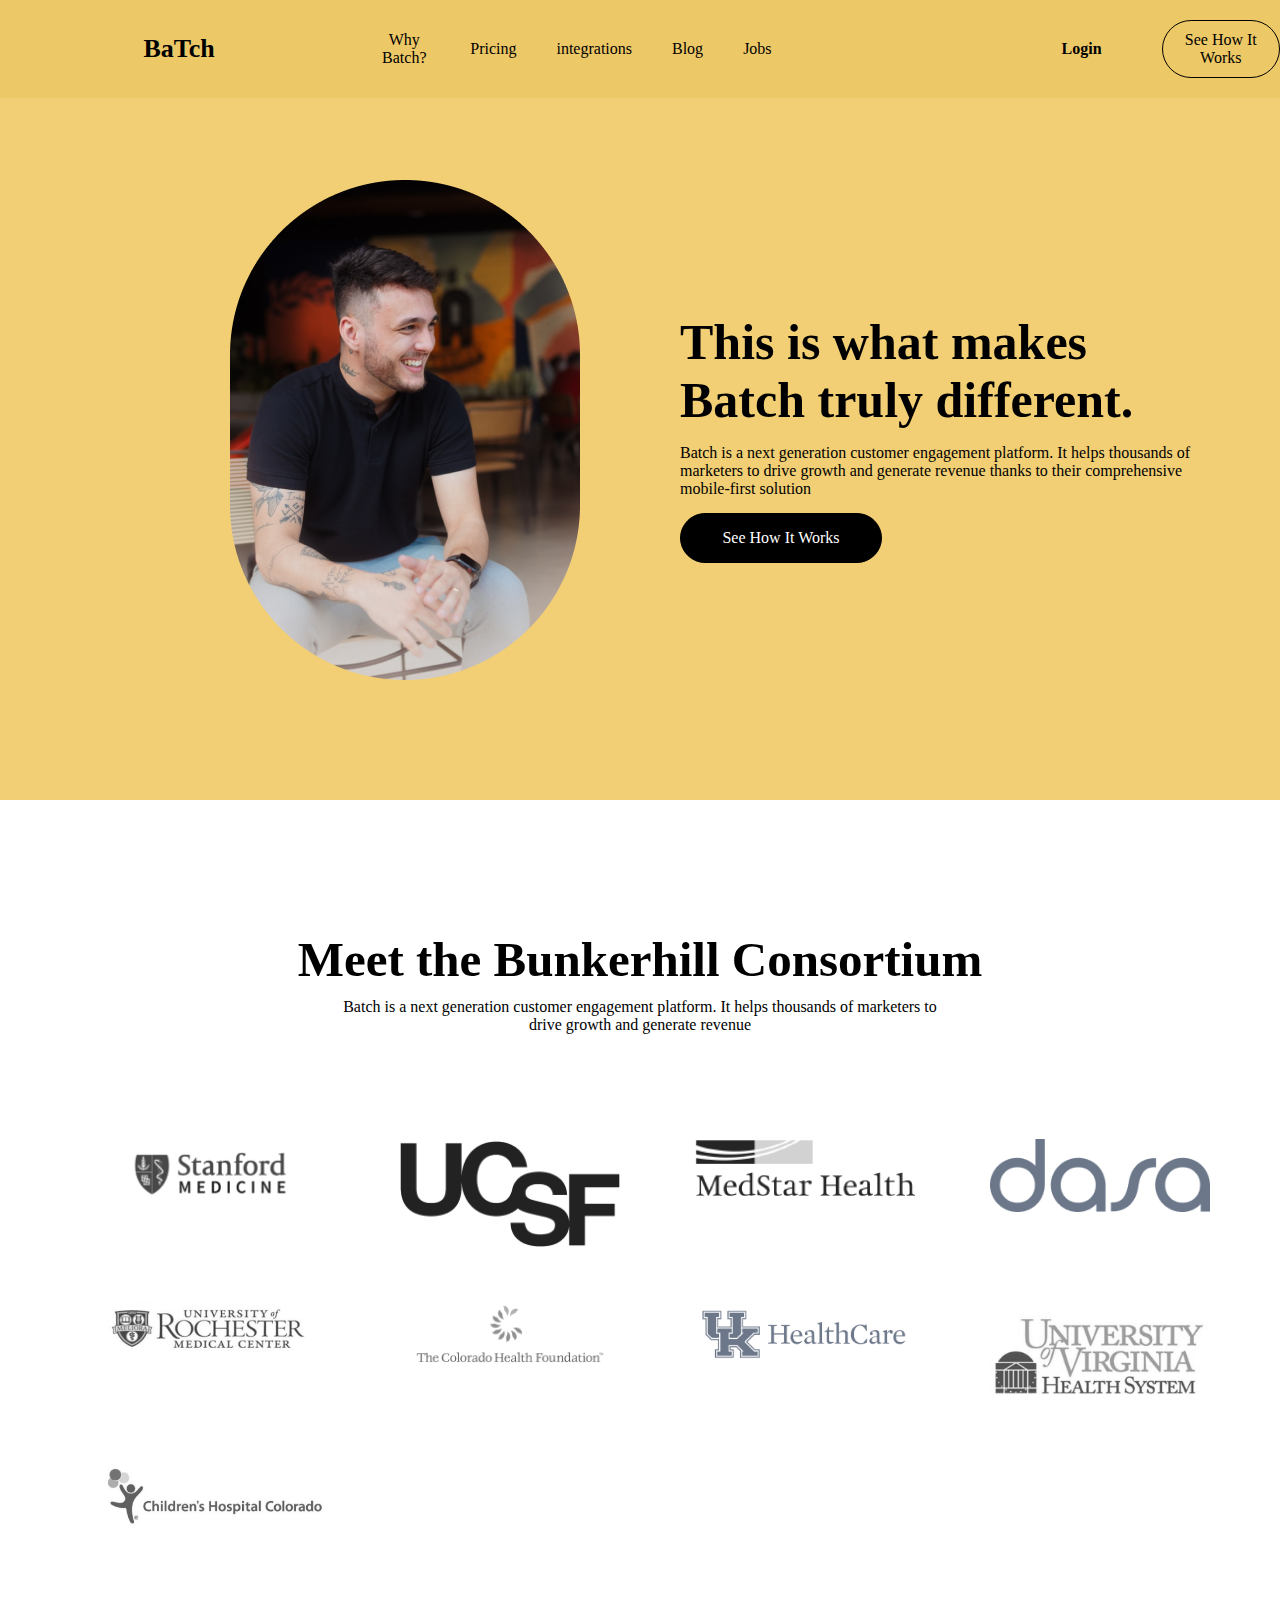
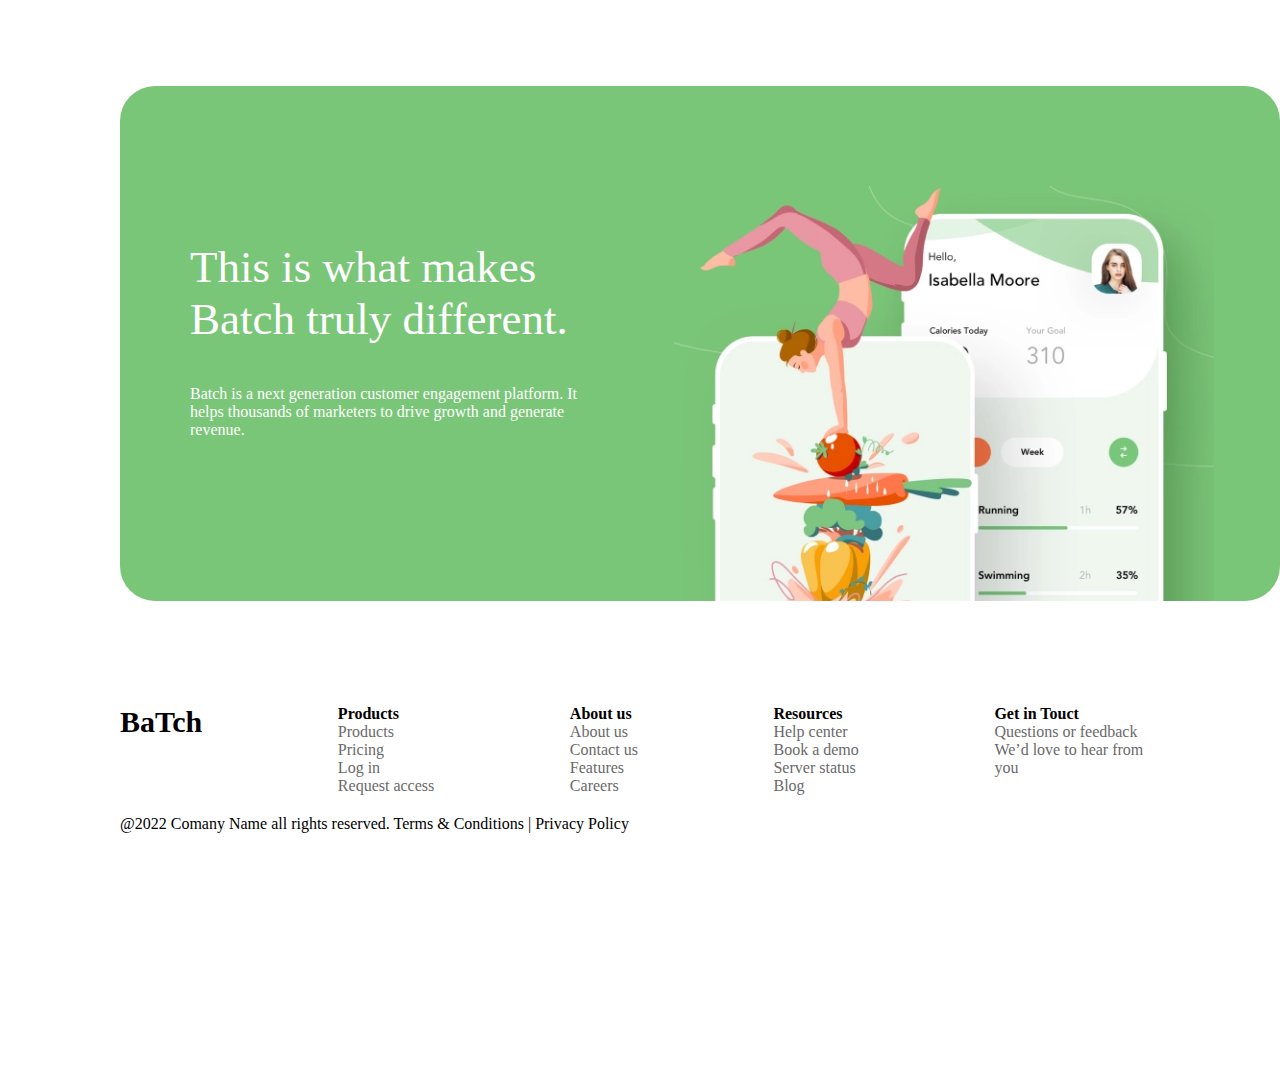
==== Assignment-from_expert_session/home.html @ 6a3eae29 "initial commit of assignment" ====
<!DOCTYPE html>
<html lang="en">

<head>
    <meta charset="UTF-8">
    <meta http-equiv="X-UA-Compatible" content="IE=edge">
    <meta name="viewport" content="width=device-width, initial-scale=1.0">
    <link rel="stylesheet" href="style.css">
    <title>Developing page</title>
</head>

<body>
    <section class="main_nav flex_container">
        <div class="main_logo">BaTch</div>
        <div class="sub_nav">Why Batch?</div>
        <div>Pricing</div>
        <div>integrations</div>
        <div>Blog</div>
        <div>Jobs</div>
        <div class="login_btn">Login</div>
        <div class="how_it_woks">See How It Works</div>
    </section>

    <section class="Section_2">
        <div class="first_div_section2">
            <img class="classic_photo" src="Images/hero_image.png" alt="">
        </div>
        <div class="second_div_section2">
            <p class="tag_line second_div_data">This is what makes <br>
                Batch truly different.</p>
            <p class="sub_text second_div_data">Batch is a next generation customer engagement platform. It helps
                thousands of marketers to drive growth
                and generate revenue thanks to their comprehensive mobile-first solution</p>
            <div class="how_it_woks bg_black color_white space_from ">See How It Works</div>
        </div>
    </section>
    <section class="Section_3rd">
        <center>
            <p class="hading_Section3">Meet the Bunkerhill Consortium</p>
            <p class="section3_text">Batch is a next generation customer engagement platform. It helps thousands of
                marketers to drive growth and generate revenue </p>
        </center>
        <div class="grid_container">
            <div class="grid_item"><img src="Images/1.png" alt="" srcset=""></div>
            <div class="grid_item"><img src="Images/2.png" alt="" srcset=""></div>
            <div class="grid_item"><img src="Images/3.png" alt="" srcset=""></div>
            <div class="grid_item"><img src="Images/4.png" alt="" srcset=""></div>
            <div class="grid_item"><img src="Images/5.png" alt="" srcset=""></div>
            <div class="grid_item"><img src="Images/6.png" alt="" srcset=""></div>
            <div class="grid_item health_care"><img src="Images/7.png" alt="" srcset=""></div>
            <div class="grid_item"><img src="Images/8.png" alt="" srcset=""></div>
            <div class="grid_item"><img src="Images/9.png" alt="" srcset=""></div>
        </div>
        <section class="Section_green_div">
            <div class="g_container">
                <div>
                    <div class="green_div_head color_white">
                        This is what makes
                        Batch truly different.
                    </div>
                    <div class="color_white green_div_text">
                        Batch is a next generation customer engagement platform. It helps thousands of marketers to
                        drive growth and generate revenue.
                    </div>
                </div>
                <div class="green_img">
                    <img src="Images/yoga.png" alt="">
                </div>

            </div>
            <div class="footer_grid">
                <div class="content_footer"><span class="font_bold size_Batch">BaTch</span><br>
                    <span class="col_gray"></span></div>

                <div class="content_footer"><span class="font_bold">Products</span><br>
                    <span class="col_gray">
                    Products <br>
                    Pricing<br>
                    Log in<br>
                    Request access<br></span></div>

                <div class="content_footer"><span class="font_bold">About us</span><br>
                    <span class="col_gray">
                    About us <br>
                    Contact us <br>
                    Features <br>
                    Careers <br></span>
                </div>
                <div class="content_footer"><span class="font_bold">Resources</span><br>
                    <span class="col_gray">
                    Help center<br>
                    Book a demo<br>
                    Server status<br>
                    Blog<br></span>
                </div>
                <div class="content_footer"><span class="font_bold">Get in Touct</span><br>
                    <span class="col_gray">
                    Questions or feedback <br>
                    We’d love to hear from you <br>
                </span>
                </div>
            </div>
            
        <footer id="footer">@2022 Comany Name all rights reserved.
            Terms & Conditions | Privacy Policy</footer>
        </section>
</body>

</html>
---- Assignment-from_expert_session/style.css ----
* {
    margin: 0px;
    padding: 0px;
}

body {
    margin: 0px;
    padding: 0px;
    font-family: Work Sans;
}

img {
    max-width: 100%;
    height: auto;
    width: inherit;
}

.valueScetion {
    background-color: antiquewhite;
}

.container {
    border: 1px solid red;
    margin: 0 auto;
    width: 100%;
    max-width: 1280px;
}

.subtitle {
    max-width: 622px;
}

/* --------------------------------------------- */
.bg_black{
    background-color: black;
}
.color_white{
    color: white;
}
.flex_container {
    display: flex;
    font-weight: 500;
    width: 100%;

}

.flex_container>div {
    padding:10px 20px;
    /* margin-top: 25px; */
    height: max-content;
    /* flex-direction: row; */
}

.main_nav {
    background-color: #EDC867;
    height: 98px;
    width: 100%;
    max-width: 1440px;
    text-align: center;
    align-items: center;
}

.main_logo {
    font-size: 26px;
    font-weight: bold;
    margin: 0px 123.53px;
}

.login_btn{
    font-weight: bold;
    margin-left: 250px;
    margin-right: 40px;
}
.how_it_woks{
    border: 1px solid black;
    border-radius: 30px;
    max-width: max-content;
    padding: 15px;
    text-align: center;
    max-width: 170px;
}

.Section_2{
    background-color: #F2CF74;
    max-width: 1440px;
    height: 702px;
    margin: 0px;
    padding: 0px;
    display: flex;
}
.first_div_section2{
    margin-left: 230px;
}
.classic_photo{
    margin-top: 82px;
    width: max-content;
    height: max-content;
}

.second_div_data{
    margin-left: 100px;
    max-width: 512px;
}
.tag_line{
    margin-top: 215px;
    font-weight: bold;
    font-size: 50px;
}
.sub_text{
    margin-top: 15px;
}
.space_from{
    margin-left: 100px;
    margin-top: 15px;
}
.Section_3rd{
    margin-top: 131px;
    height: 1754px;
    width: 100%;
    max-width: 1440px;
}
.hading_Section3{
    font-size: 49px;
    font-weight: bold;
    padding-bottom: 10px;
}
.section3_text{
    max-width: 600px;
    padding-bottom: 100px;
}

.grid_container {
    display: grid;
    grid-template-columns: auto auto auto auto;
    grid-row-gap: 40px;
    margin-left: 100px;
    text-align: center;
    /* background-color: #010202; */
    /* padding: 10px; */
}
.grid_item{
    max-width: 220px;
    padding: 5px;
    /* background-color: beige;
    border: 1px solid black; */
    text-align: center;
}
.health_care{
    text-align: center;
}
.Section_green_div{
    max-width: 1200px;
    border-radius: 35px;
    background-color: #7AC678;
    height: 515px;
    margin: 150px 0px 0px 120px;
}
.green_div_head{
    font-size: 45px;
    font-weight: 540;
    padding: 155px 0px 0px 70px;
    max-width: 418px;
}
.green_div_text{
    font-weight: 540;
    padding: 40px 0px 0px 70px;
    max-width: 418px;
}
.green_img{
    max-width: 540px;
    float: right;
    margin-top: 100px;
}
.g_container{
    display: grid;
    grid-template-columns: auto auto;
}
.footer_grid{
    margin-top: 100px;
    max-width: 1440px;
    display: grid;
    grid-template-columns: auto auto auto auto auto;
}
.content_footer{
    /* font-weight: bold; */
    font-size: 16px;
    max-width: 150px;
}
.col_gray{
    color: #6A6A6A;
}
.font_bold{
    font-weight: bold;
}
.size_Batch{
    font-size: 30px;
}
#footer{
    margin: 20px 0px;
}
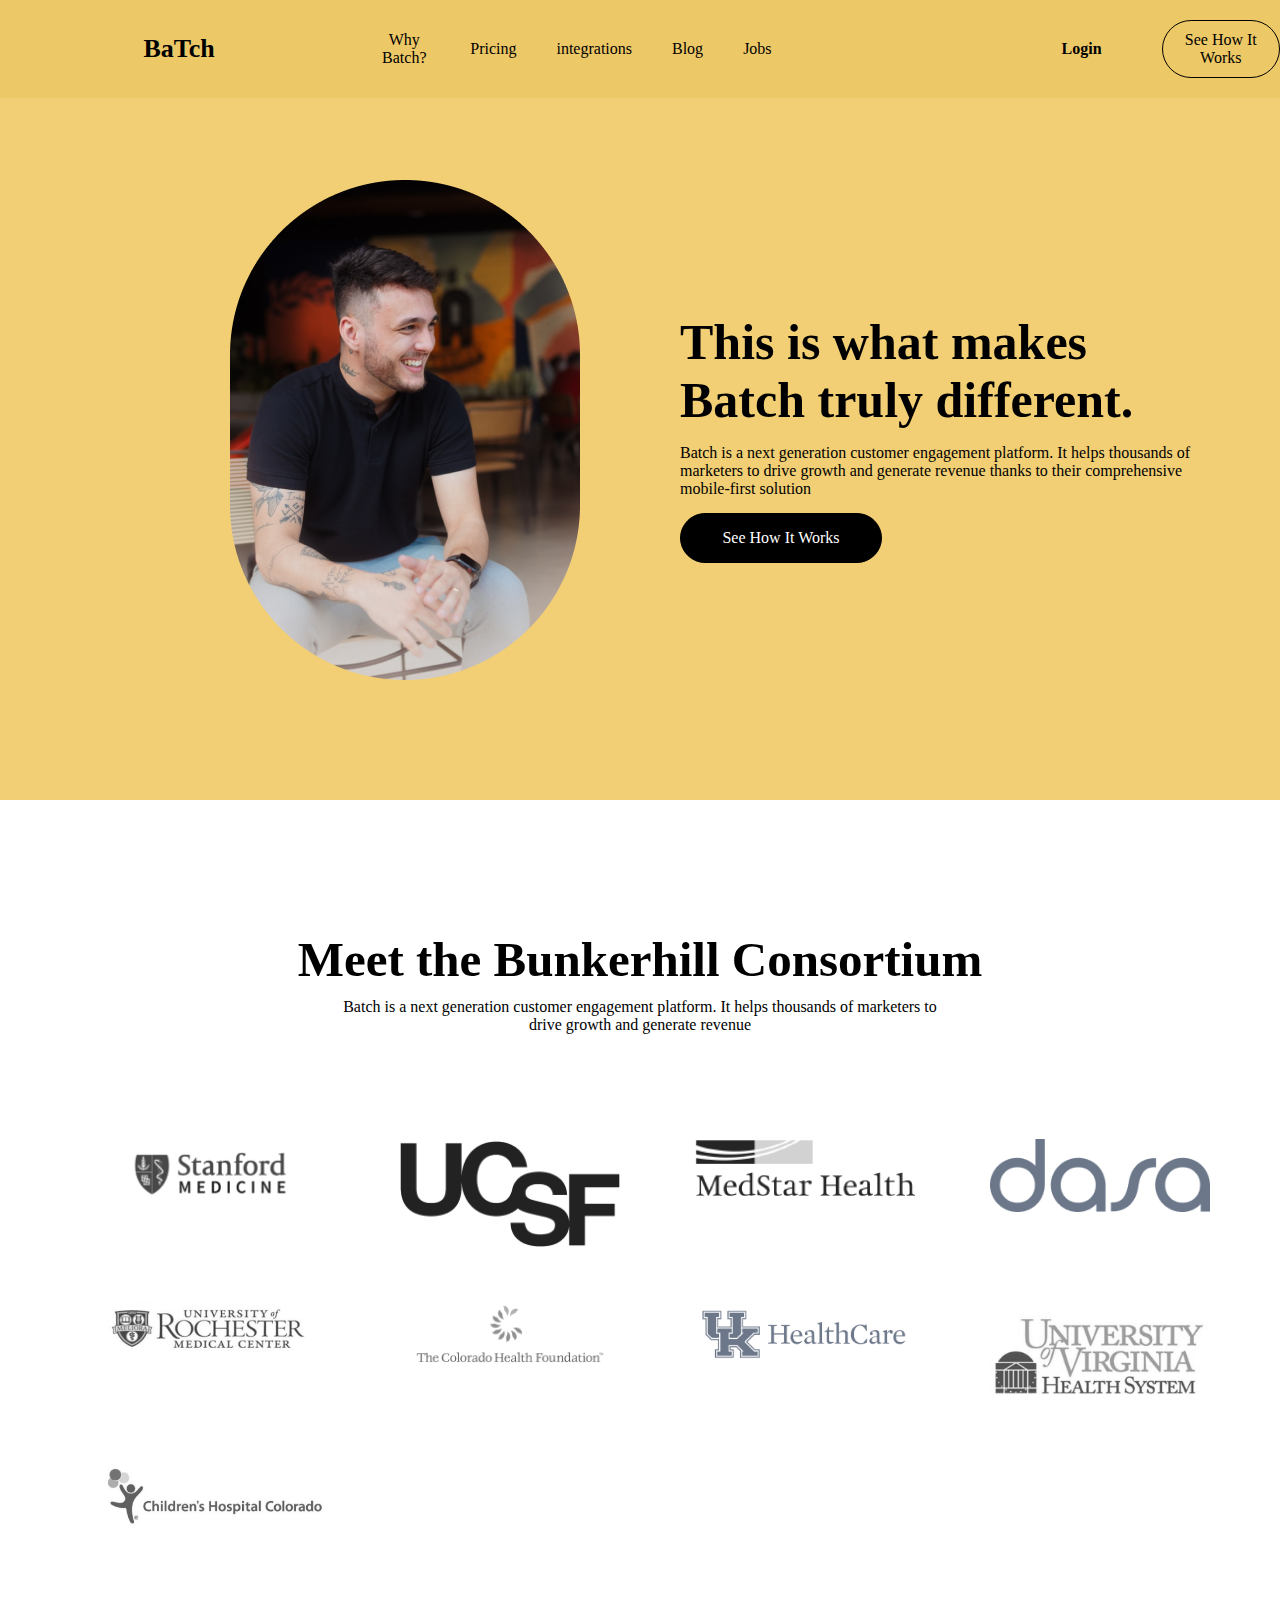
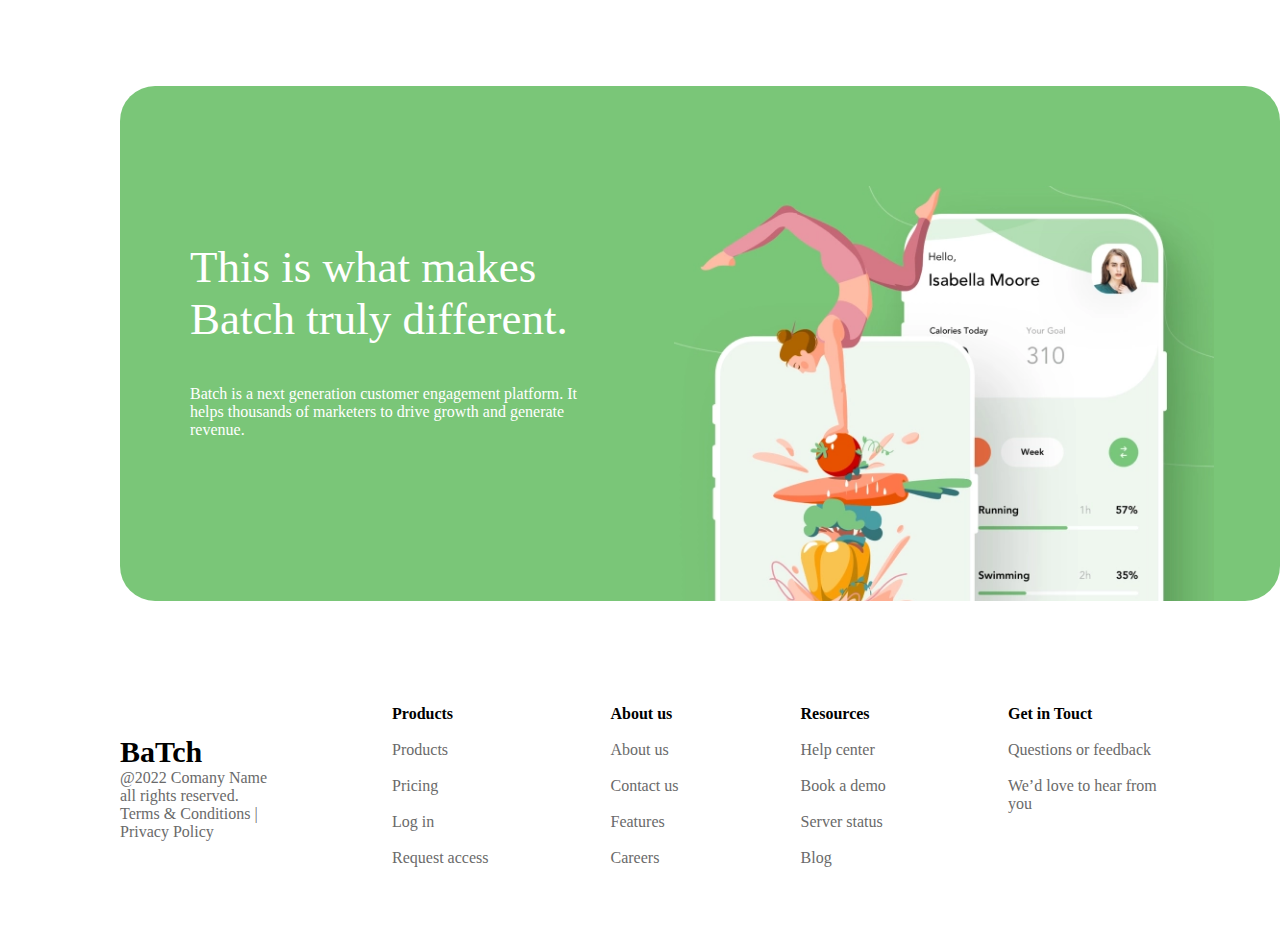
==== commit 64c94755: "fix last footer and reduse size of section3" ====
--- a/Assignment-from_expert_session/home.html
+++ b/Assignment-from_expert_session/home.html
@@ -69,40 +69,41 @@
 
             </div>
             <div class="footer_grid">
-                <div class="content_footer"><span class="font_bold size_Batch">BaTch</span><br>
-                    <span class="col_gray"></span></div>
+                <div class="content_footer alignment"><span class="font_bold size_Batch">BaTch</span><br>
+                    <span class="col_gray">
+                        @2022 Comany Name all rights reserved.
+            Terms & Conditions | Privacy Policy
+                    </span>
+                </div>
 
-                <div class="content_footer"><span class="font_bold">Products</span><br>
+                <div class="content_footer"><span class="font_bold">Products</span><br><br>
                     <span class="col_gray">
-                    Products <br>
-                    Pricing<br>
-                    Log in<br>
-                    Request access<br></span></div>
+                    Products <br><br>
+                    Pricing<br><br>
+                    Log in<br><br>
+                    Request access<br><br></span></div>
 
-                <div class="content_footer"><span class="font_bold">About us</span><br>
+                <div class="content_footer"><span class="font_bold">About us</span><br><br>
                     <span class="col_gray">
-                    About us <br>
-                    Contact us <br>
-                    Features <br>
-                    Careers <br></span>
+                    About us <br><br>
+                    Contact us <br><br>
+                    Features <br><br>
+                    Careers <br><br></span>
                 </div>
-                <div class="content_footer"><span class="font_bold">Resources</span><br>
+                <div class="content_footer"><span class="font_bold">Resources</span><br><br>
                     <span class="col_gray">
-                    Help center<br>
-                    Book a demo<br>
-                    Server status<br>
-                    Blog<br></span>
+                    Help center<br><br>
+                    Book a demo<br><br>
+                    Server status<br><br>
+                    Blog<br><br></span>
                 </div>
-                <div class="content_footer"><span class="font_bold">Get in Touct</span><br>
+                <div class="content_footer"><span class="font_bold">Get in Touct</span><br><br>
                     <span class="col_gray">
-                    Questions or feedback <br>
-                    We’d love to hear from you <br>
+                    Questions or feedback <br><br>
+                    We’d love to hear from you <br><br>
                 </span>
                 </div>
             </div>
-            
-        <footer id="footer">@2022 Comany Name all rights reserved.
-            Terms & Conditions | Privacy Policy</footer>
         </section>
 </body>
 
--- a/Assignment-from_expert_session/style.css
+++ b/Assignment-from_expert_session/style.css
@@ -14,23 +14,7 @@
     height: auto;
     width: inherit;
 }
-
-.valueScetion {
-    background-color: antiquewhite;
-}
-
-.container {
-    border: 1px solid red;
-    margin: 0 auto;
-    width: 100%;
-    max-width: 1280px;
-}
-
-.subtitle {
-    max-width: 622px;
-}
-
-/* --------------------------------------------- */
+/****************************************** Section 1 **********************************************************/
 .bg_black{
     background-color: black;
 }
@@ -46,9 +30,7 @@
 
 .flex_container>div {
     padding:10px 20px;
-    /* margin-top: 25px; */
     height: max-content;
-    /* flex-direction: row; */
 }
 
 .main_nav {
@@ -79,7 +61,7 @@
     text-align: center;
     max-width: 170px;
 }
-
+/****************************************** Section 2 **********************************************************/
 .Section_2{
     background-color: #F2CF74;
     max-width: 1440px;
@@ -113,9 +95,12 @@
     margin-left: 100px;
     margin-top: 15px;
 }
+
+/****************************************** Section 3 **********************************************************/
+
 .Section_3rd{
     margin-top: 131px;
-    height: 1754px;
+    height: 1600px;
     width: 100%;
     max-width: 1440px;
 }
@@ -135,14 +120,10 @@
     grid-row-gap: 40px;
     margin-left: 100px;
     text-align: center;
-    /* background-color: #010202; */
-    /* padding: 10px; */
 }
 .grid_item{
     max-width: 220px;
     padding: 5px;
-    /* background-color: beige;
-    border: 1px solid black; */
     text-align: center;
 }
 .health_care{
@@ -197,4 +178,7 @@
 }
 #footer{
     margin: 20px 0px;
+}
+.alignment{
+    margin-top: 30px;
 }